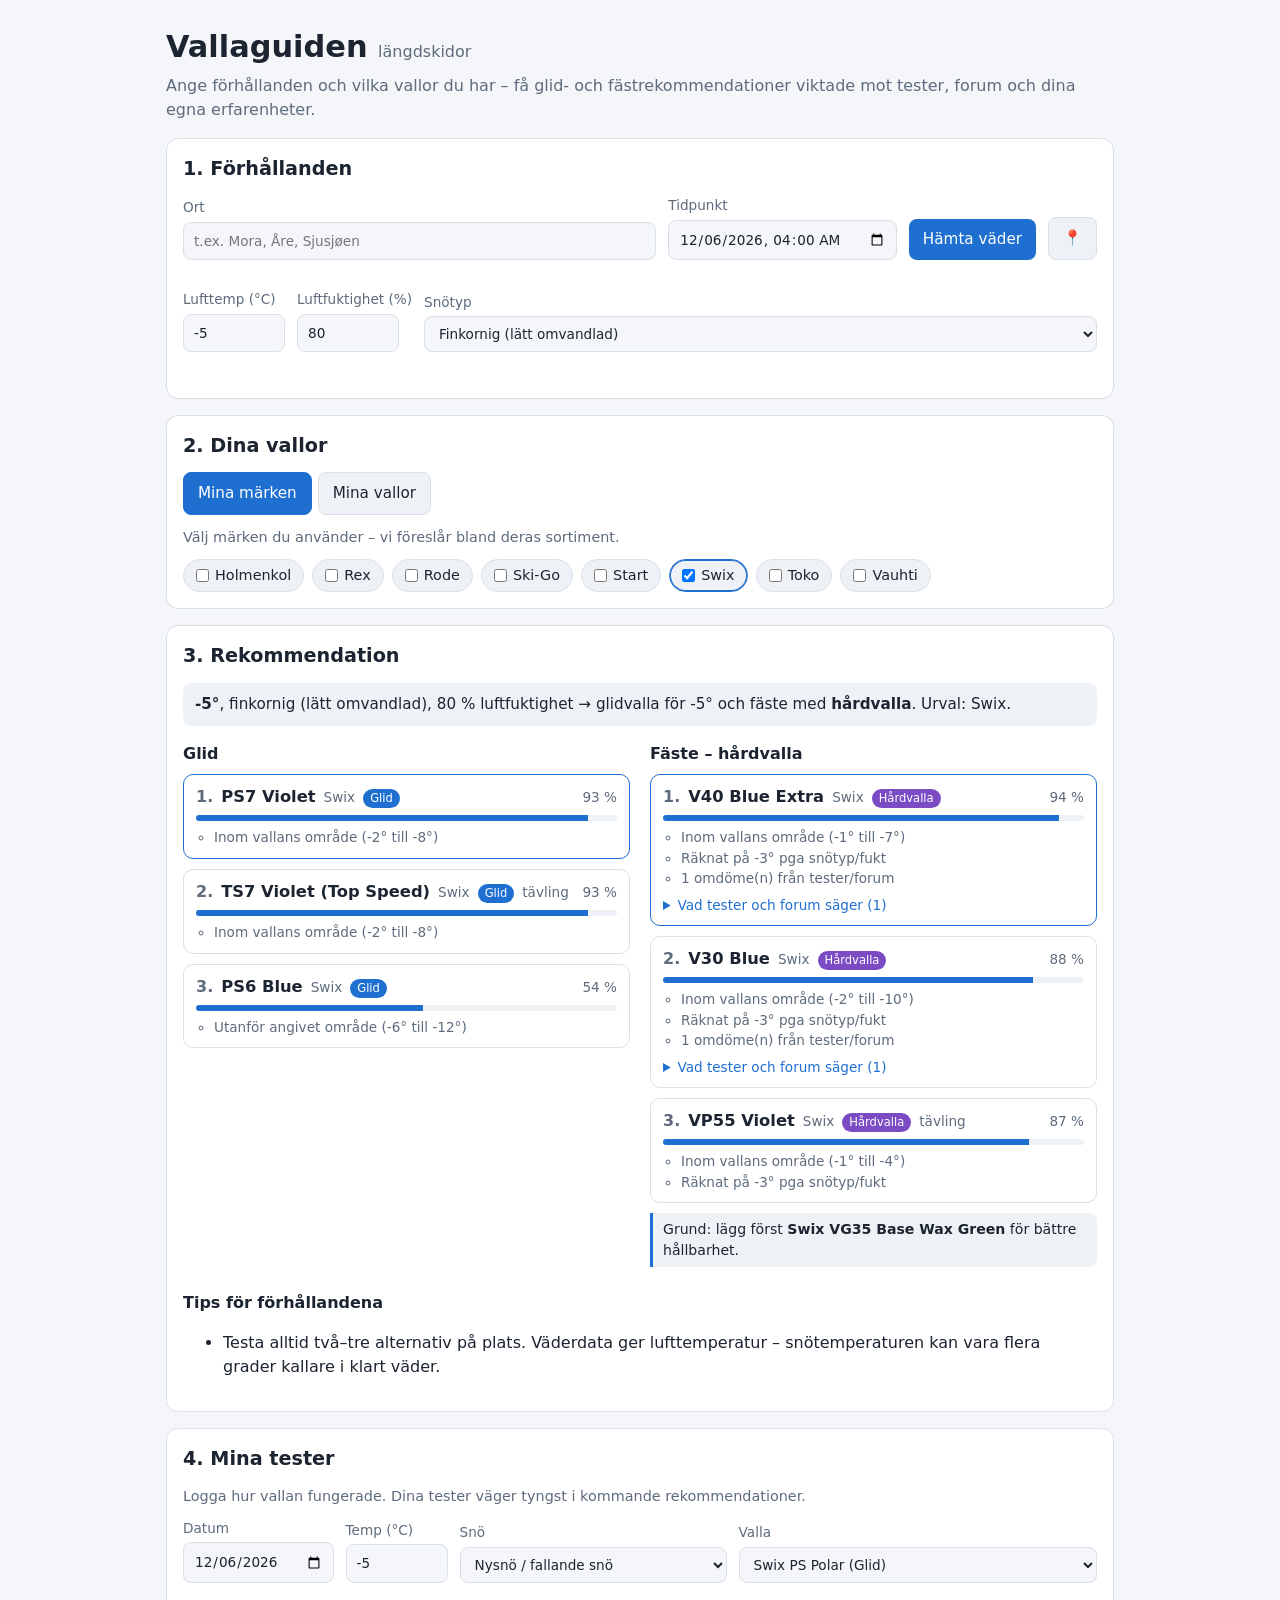
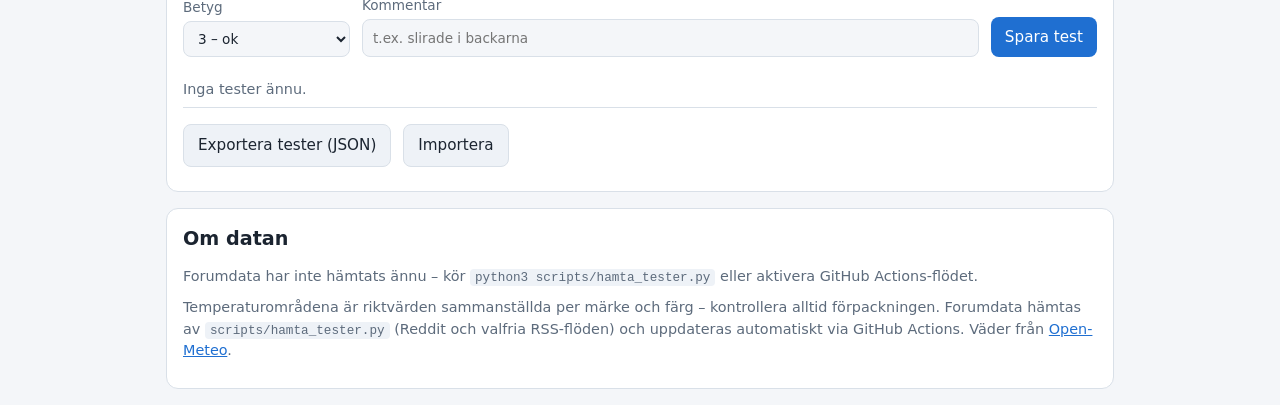
==== index.html @ 25555f1d "Vallaguiden: rekommendationsverktyg för längdskidvalla Webbapp som föreslår glid- och fästvalla utif" ====
<!doctype html>
<html lang="sv">
<head>
  <meta charset="utf-8">
  <meta name="viewport" content="width=device-width, initial-scale=1">
  <title>Vallaguiden</title>
  <meta name="description" content="Rekommendationer för längdskidvalla utifrån väder, snö, dina vallor och tester/forum.">
  <link rel="stylesheet" href="css/stil.css">
</head>
<body>
<header>
  <h1>Vallaguiden <span class="sub">längdskidor</span></h1>
  <p class="ingress">Ange förhållanden och vilka vallor du har – få glid- och fästrekommendationer viktade mot tester, forum och dina egna erfarenheter.</p>
</header>

<main>
  <section class="kort" id="forhallanden">
    <h2>1. Förhållanden</h2>
    <div class="rad">
      <label class="vaxa">Ort
        <input id="ort" type="text" placeholder="t.ex. Mora, Åre, Sjusjøen" autocomplete="off">
      </label>
      <label>Tidpunkt
        <input id="tid" type="datetime-local">
      </label>
      <button id="hamtaVader" type="button">Hämta väder</button>
      <button id="minPlats" type="button" class="sekundar" title="Använd din position">📍</button>
    </div>
    <div id="ortlista" class="ortlista" hidden></div>
    <p id="vaderstatus" class="status"></p>

    <div class="rad">
      <label>Lufttemp (°C)
        <input id="temp" type="number" step="0.5" value="-5">
      </label>
      <label>Luftfuktighet (%)
        <input id="fukt" type="number" min="0" max="100" step="1" value="80">
      </label>
      <label class="vaxa">Snötyp
        <select id="sno"></select>
      </label>
    </div>
    <p id="snogissning" class="status"></p>
  </section>

  <section class="kort" id="vallor">
    <h2>2. Dina vallor</h2>
    <div class="flikar" role="tablist">
      <button type="button" role="tab" data-lage="marken" class="flik">Mina märken</button>
      <button type="button" role="tab" data-lage="vallor" class="flik">Mina vallor</button>
    </div>
    <div id="lageMarken">
      <p class="hjalp">Välj märken du använder – vi föreslår bland deras sortiment.</p>
      <div id="markeChips" class="chips"></div>
    </div>
    <div id="lageVallor" hidden>
      <p class="hjalp">Bocka i vallorna du har i lådan. Sparas i din webbläsare.</p>
      <input id="vallaSok" type="search" placeholder="Sök valla…">
      <div id="vallaLista" class="vallalista"></div>
      <details class="egen">
        <summary>Lägg till egen valla</summary>
        <form id="egenForm" class="rad">
          <label>Märke <input name="marke" required></label>
          <label>Namn <input name="namn" required></label>
          <label>Typ
            <select name="typ">
              <option value="glid">Glid</option>
              <option value="hard">Fäste – hårdvalla</option>
              <option value="klister">Fäste – klister</option>
              <option value="grund">Grundvalla / grundklister</option>
            </select>
          </label>
          <label>Varmast (°C) <input name="max" type="number" step="0.5" required></label>
          <label>Kallast (°C) <input name="min" type="number" step="0.5" required></label>
          <fieldset class="vaxa"><legend>Snötyper</legend><div id="egenSno" class="chips"></div></fieldset>
          <button type="submit">Lägg till</button>
        </form>
      </details>
    </div>
  </section>

  <section class="kort" id="resultat">
    <h2>3. Rekommendation</h2>
    <div id="sammanfattning" class="sammanfattning"></div>
    <div class="tva">
      <div><h3>Glid</h3><ol id="resGlid" class="reslista"></ol></div>
      <div><h3 id="rubrikFaste">Fäste</h3><ol id="resFaste" class="reslista"></ol><div id="resExtra"></div></div>
    </div>
    <h3>Tips för förhållandena</h3>
    <ul id="resTips" class="tips"></ul>
  </section>

  <section class="kort" id="tester">
    <h2>4. Mina tester</h2>
    <p class="hjalp">Logga hur vallan fungerade. Dina tester väger tyngst i kommande rekommendationer.</p>
    <form id="testForm" class="rad">
      <label>Datum <input name="datum" type="date" required></label>
      <label>Temp (°C) <input name="temp" type="number" step="0.5" required></label>
      <label>Snö <select name="sno" id="testSno"></select></label>
      <label class="vaxa">Valla <select name="valla" id="testValla" required></select></label>
      <label>Betyg
        <select name="betyg">
          <option value="5">5 – perfekt</option><option value="4">4 – bra</option>
          <option value="3" selected>3 – ok</option><option value="2">2 – dåligt</option>
          <option value="1">1 – fungerade inte</option>
        </select>
      </label>
      <label class="vaxa">Kommentar <input name="kommentar" placeholder="t.ex. slirade i backarna"></label>
      <button type="submit">Spara test</button>
    </form>
    <ul id="testLista" class="testlista"></ul>
    <div class="rad">
      <button id="exportera" type="button" class="sekundar">Exportera tester (JSON)</button>
      <label class="knapp sekundar">Importera <input id="importera" type="file" accept="application/json" hidden></label>
    </div>
  </section>

  <section class="kort" id="kallor">
    <h2>Om datan</h2>
    <p id="forumInfo" class="hjalp"></p>
    <p class="hjalp">Temperaturområdena är riktvärden sammanställda per märke och färg – kontrollera alltid förpackningen.
      Forumdata hämtas av <code>scripts/hamta_tester.py</code> (Reddit och valfria RSS-flöden) och uppdateras automatiskt via GitHub Actions.
      Väder från <a href="https://open-meteo.com" target="_blank" rel="noopener">Open-Meteo</a>.</p>
  </section>
</main>

<script src="data/vallor.js"></script>
<script src="data/kunskap.js"></script>
<script src="data/forum.js"></script>
<script src="js/motor.js"></script>
<script src="js/app.js"></script>
</body>
</html>
---- css/stil.css ----
:root {
  --bg: #f4f6f9; --kort: #ffffff; --text: #1b2430; --dim: #5d6b7c; --linje: #d9e0e8;
  --accent: #1f6fd1; --accent-text: #ffffff; --bra: #2e8b57; --dalig: #c0392b; --chip: #eef2f7;
  --glid: #1f6fd1; --hard: #7b4bc4; --klister: #c2410c; --grund: #607080;
}
@media (prefers-color-scheme: dark) {
  :root {
    --bg: #11161d; --kort: #19212b; --text: #e6ebf1; --dim: #9aa8b8; --linje: #2b3644;
    --accent: #5b9bf0; --accent-text: #0b1220; --bra: #4cc38a; --dalig: #ef6b5b; --chip: #232d3a;
    --glid: #5b9bf0; --hard: #a685e8; --klister: #f08a4b; --grund: #8a9bb0;
  }
}
* { box-sizing: border-box; }
body { margin: 0; background: var(--bg); color: var(--text); font: 16px/1.5 system-ui, -apple-system, "Segoe UI", Roboto, sans-serif; }
header, main { max-width: 980px; margin: 0 auto; padding: 0 16px; }
header { padding-top: 24px; }
h1 { margin: 0; font-size: 1.9rem; }
h1 .sub { font-weight: 400; color: var(--dim); font-size: 1rem; }
h2 { margin: 0 0 12px; font-size: 1.2rem; }
h3 { margin: 16px 0 8px; font-size: 1rem; }
.ingress { color: var(--dim); margin: 4px 0 16px; }
.kort { background: var(--kort); border: 1px solid var(--linje); border-radius: 12px; padding: 16px; margin-bottom: 16px; }
.rad { display: flex; flex-wrap: wrap; gap: 12px; align-items: flex-end; margin-bottom: 8px; }
.vaxa { flex: 1 1 200px; }
label { display: flex; flex-direction: column; font-size: .85rem; color: var(--dim); gap: 4px; }
input, select, button { font: inherit; color: var(--text); }
input, select { background: var(--bg); border: 1px solid var(--linje); border-radius: 8px; padding: 8px 10px; min-width: 0; }
input[type=number] { width: 7.5em; }
button, .knapp { background: var(--accent); color: var(--accent-text); border: 0; border-radius: 8px; padding: 9px 14px; cursor: pointer; font-size: .95rem; display: inline-block; }
button.sekundar, .knapp.sekundar { background: var(--chip); color: var(--text); border: 1px solid var(--linje); }
button:focus-visible, input:focus-visible, select:focus-visible { outline: 2px solid var(--accent); outline-offset: 2px; }
.status { color: var(--dim); font-size: .9rem; margin: 4px 0; min-height: 1.2em; }
.hjalp { color: var(--dim); font-size: .9rem; margin: 0 0 10px; }
.ortlista { border: 1px solid var(--linje); border-radius: 8px; overflow: hidden; margin-bottom: 8px; }
.ortlista button { display: block; width: 100%; text-align: left; background: var(--kort); color: var(--text); border-radius: 0; border-bottom: 1px solid var(--linje); }
.ortlista button:hover { background: var(--chip); }
.flikar { display: flex; gap: 6px; margin-bottom: 12px; }
.flik { background: var(--chip); color: var(--text); border: 1px solid var(--linje); }
.flik[aria-selected=true] { background: var(--accent); color: var(--accent-text); border-color: var(--accent); }
.chips { display: flex; flex-wrap: wrap; gap: 8px; }
.chip { display: inline-flex; align-items: center; gap: 6px; background: var(--chip); border: 1px solid var(--linje); border-radius: 999px; padding: 5px 12px; cursor: pointer; font-size: .9rem; color: var(--text); flex-direction: row; }
.chip input { margin: 0; }
.chip:has(input:checked) { border-color: var(--accent); box-shadow: inset 0 0 0 1px var(--accent); }
#vallaSok { width: 100%; margin-bottom: 8px; }
.vallalista { max-height: 380px; overflow: auto; border: 1px solid var(--linje); border-radius: 8px; padding: 4px 10px; }
.vallalista h4 { margin: 10px 0 4px; font-size: .9rem; }
.vallalista label { flex-direction: row; align-items: center; gap: 8px; color: var(--text); font-size: .9rem; padding: 3px 0; }
.vallalista .omr { color: var(--dim); font-size: .8rem; margin-left: auto; white-space: nowrap; }
.egen { margin-top: 12px; }
.egen summary { cursor: pointer; color: var(--accent); }
fieldset { border: 1px solid var(--linje); border-radius: 8px; }
legend { font-size: .85rem; color: var(--dim); }
.typ { font-size: .72rem; padding: 1px 7px; border-radius: 999px; color: #fff; white-space: nowrap; }
.typ.glid { background: var(--glid); } .typ.hard { background: var(--hard); } .typ.klister { background: var(--klister); } .typ.grund { background: var(--grund); }
.sammanfattning { background: var(--chip); border-radius: 8px; padding: 10px 12px; font-size: .95rem; }
.tva { display: grid; grid-template-columns: 1fr 1fr; gap: 20px; }
@media (max-width: 720px) { .tva { grid-template-columns: 1fr; } }
.reslista { list-style: none; padding: 0; margin: 0; counter-reset: r; }
.reslista > li { border: 1px solid var(--linje); border-radius: 10px; padding: 10px 12px; margin-bottom: 10px; counter-increment: r; }
.reslista > li:first-child { border-color: var(--accent); }
.resrubrik { display: flex; align-items: baseline; gap: 8px; flex-wrap: wrap; }
.resrubrik::before { content: counter(r) "."; font-weight: 700; color: var(--dim); }
.resrubrik strong { font-size: 1.02rem; }
.marke { color: var(--dim); font-size: .85rem; }
.matare { height: 6px; background: var(--chip); border-radius: 3px; margin: 6px 0; overflow: hidden; }
.matare span { display: block; height: 100%; background: var(--accent); }
.skal { margin: 4px 0 0; padding-left: 18px; font-size: .85rem; color: var(--dim); }
.evidens { margin-top: 6px; font-size: .85rem; }
.evidens summary { cursor: pointer; color: var(--accent); }
.evidens ul { padding-left: 18px; margin: 6px 0 0; }
.evidens .pos { color: var(--bra); } .evidens .neg { color: var(--dalig); }
.notis { font-size: .88rem; border-left: 3px solid var(--accent); padding: 6px 10px; background: var(--chip); border-radius: 0 8px 8px 0; margin: 8px 0; }
.tom { color: var(--dim); font-size: .9rem; }
.tips li { margin-bottom: 6px; }
.testlista { list-style: none; padding: 0; }
.testlista li { display: flex; gap: 10px; align-items: center; border-bottom: 1px solid var(--linje); padding: 6px 0; font-size: .9rem; flex-wrap: wrap; }
.testlista button { margin-left: auto; padding: 3px 9px; font-size: .8rem; }
a { color: var(--accent); }
code { background: var(--chip); padding: 1px 5px; border-radius: 4px; font-size: .88em; }
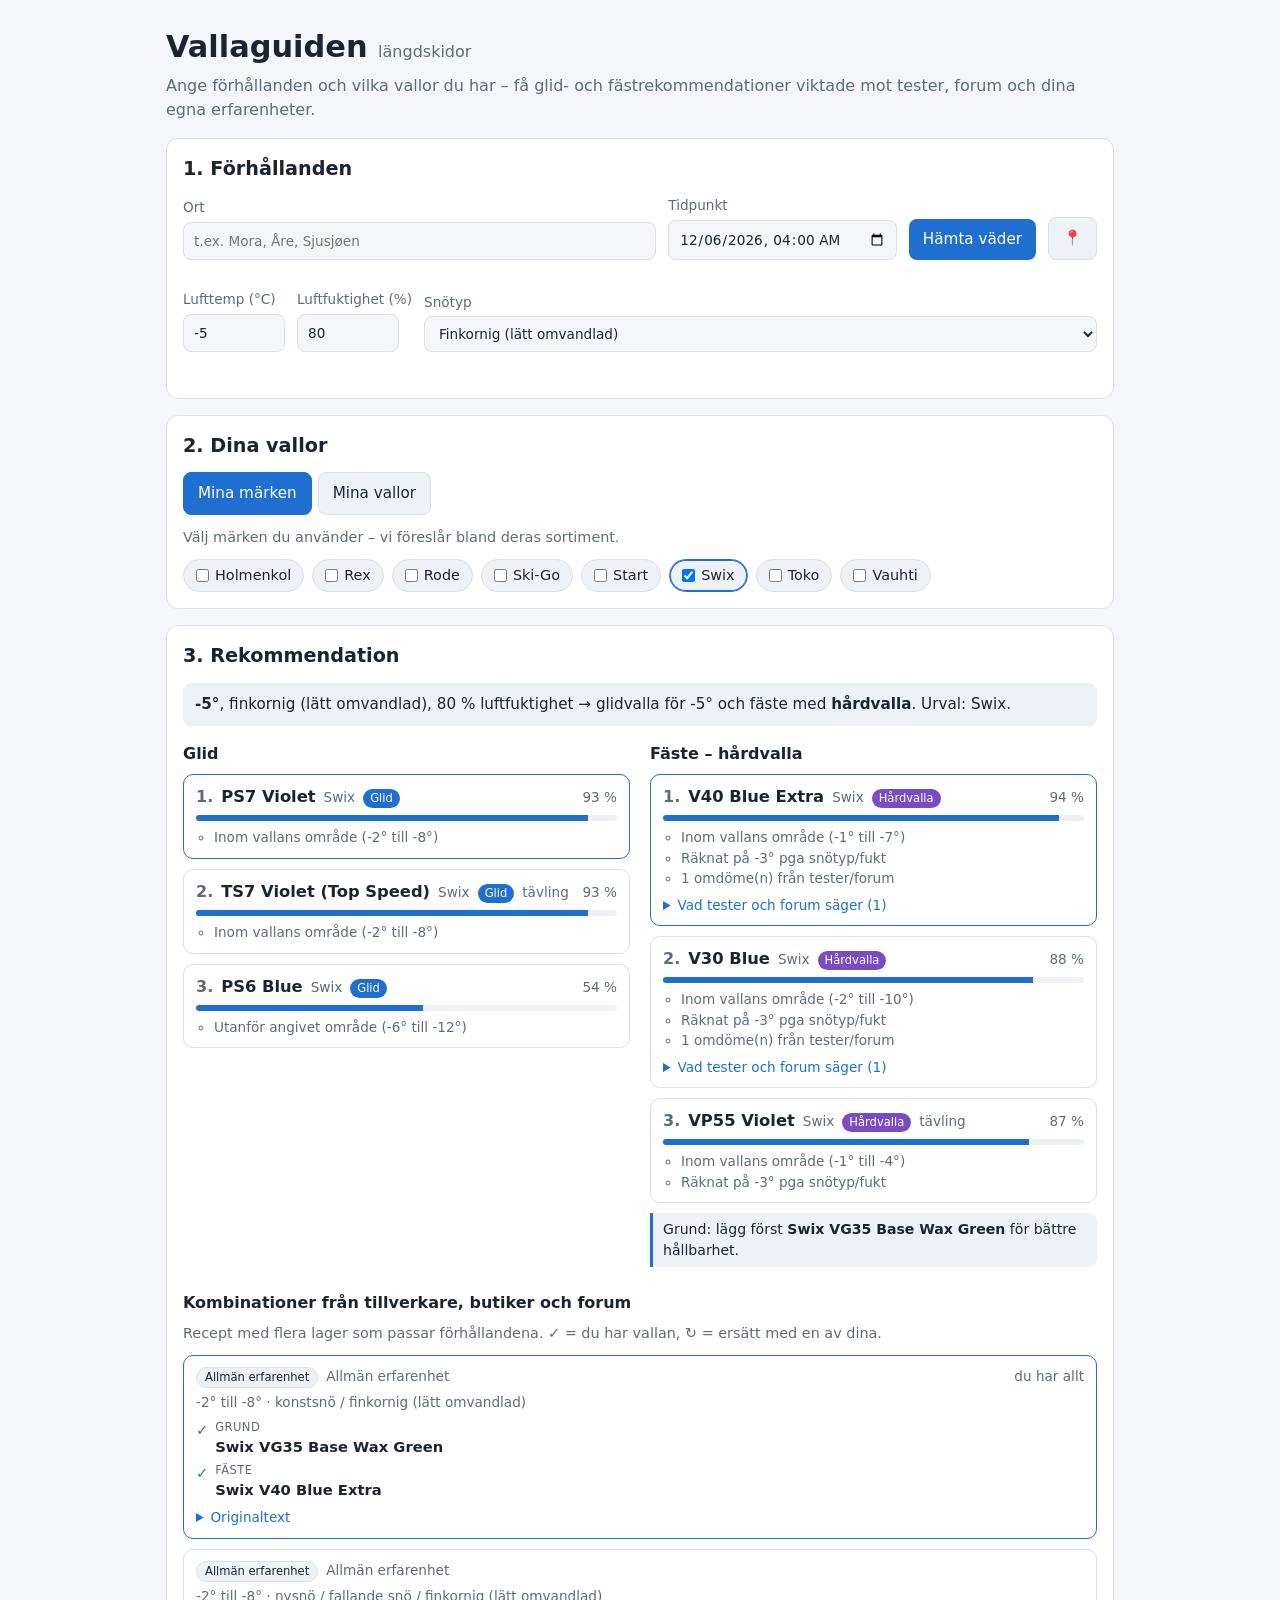
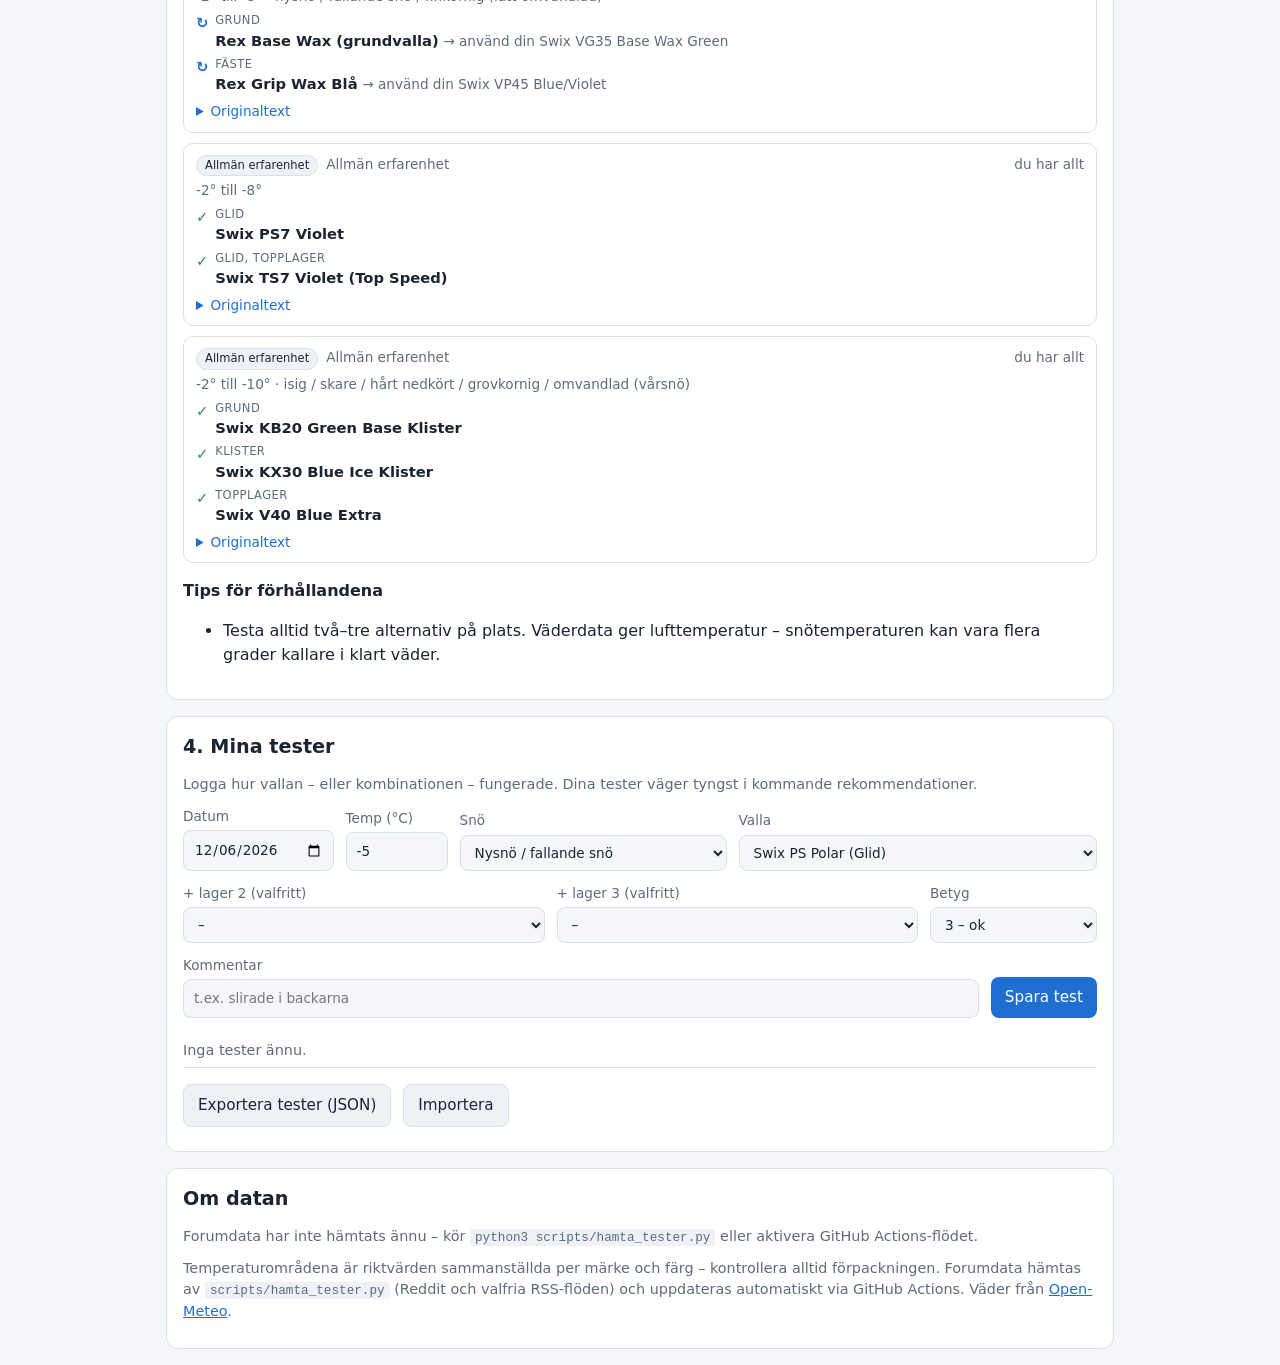
==== commit 0b5c3daf: "Tillverkarnas och butikernas vallatips samt kombinationer i flera lager - hamta_tester.py läser sido" ====
--- a/index.html
+++ b/index.html
@@ -2,9 +2,15 @@
 <html lang="sv">
 <head>
   <meta charset="utf-8">
-  <meta name="viewport" content="width=device-width, initial-scale=1">
+  <meta name="viewport" content="width=device-width, initial-scale=1, viewport-fit=cover">
   <title>Vallaguiden</title>
   <meta name="description" content="Rekommendationer för längdskidvalla utifrån väder, snö, dina vallor och tester/forum.">
+  <meta name="theme-color" content="#1f6fd1">
+  <meta name="apple-mobile-web-app-capable" content="yes">
+  <meta name="apple-mobile-web-app-title" content="Vallaguiden">
+  <link rel="manifest" href="manifest.webmanifest">
+  <link rel="icon" href="ikoner/ikon.svg" type="image/svg+xml">
+  <link rel="apple-touch-icon" href="ikoner/ikon-180.png">
   <link rel="stylesheet" href="css/stil.css">
 </head>
 <body>
@@ -16,7 +22,7 @@
 <main>
   <section class="kort" id="forhallanden">
     <h2>1. Förhållanden</h2>
-    <div class="rad">
+    <div class="rad vaderrad">
       <label class="vaxa">Ort
         <input id="ort" type="text" placeholder="t.ex. Mora, Åre, Sjusjøen" autocomplete="off">
       </label>
@@ -86,18 +92,23 @@
       <div><h3>Glid</h3><ol id="resGlid" class="reslista"></ol></div>
       <div><h3 id="rubrikFaste">Fäste</h3><ol id="resFaste" class="reslista"></ol><div id="resExtra"></div></div>
     </div>
+    <h3>Kombinationer från tillverkare, butiker och forum</h3>
+    <p class="hjalp">Recept med flera lager som passar förhållandena. ✓ = du har vallan, ↻ = ersätt med en av dina.</p>
+    <ol id="resRecept" class="reslista receptlista"></ol>
     <h3>Tips för förhållandena</h3>
     <ul id="resTips" class="tips"></ul>
   </section>
 
   <section class="kort" id="tester">
     <h2>4. Mina tester</h2>
-    <p class="hjalp">Logga hur vallan fungerade. Dina tester väger tyngst i kommande rekommendationer.</p>
+    <p class="hjalp">Logga hur vallan – eller kombinationen – fungerade. Dina tester väger tyngst i kommande rekommendationer.</p>
     <form id="testForm" class="rad">
       <label>Datum <input name="datum" type="date" required></label>
       <label>Temp (°C) <input name="temp" type="number" step="0.5" required></label>
       <label>Snö <select name="sno" id="testSno"></select></label>
       <label class="vaxa">Valla <select name="valla" id="testValla" required></select></label>
+      <label class="vaxa">+ lager 2 (valfritt) <select name="lager2" id="testLager2"></select></label>
+      <label class="vaxa">+ lager 3 (valfritt) <select name="lager3" id="testLager3"></select></label>
       <label>Betyg
         <select name="betyg">
           <option value="5">5 – perfekt</option><option value="4">4 – bra</option>
@@ -109,6 +120,7 @@
       <button type="submit">Spara test</button>
     </form>
     <ul id="testLista" class="testlista"></ul>
+    <textarea id="exportText" class="exporttext" rows="5" readonly hidden aria-label="Exporterade tester"></textarea>
     <div class="rad">
       <button id="exportera" type="button" class="sekundar">Exportera tester (JSON)</button>
       <label class="knapp sekundar">Importera <input id="importera" type="file" accept="application/json" hidden></label>
--- a/css/stil.css
+++ b/css/stil.css
@@ -4,16 +4,25 @@
   --glid: #1f6fd1; --hard: #7b4bc4; --klister: #c2410c; --grund: #607080;
 }
 @media (prefers-color-scheme: dark) {
-  :root {
+  :root:not([data-theme=light]) {
     --bg: #11161d; --kort: #19212b; --text: #e6ebf1; --dim: #9aa8b8; --linje: #2b3644;
     --accent: #5b9bf0; --accent-text: #0b1220; --bra: #4cc38a; --dalig: #ef6b5b; --chip: #232d3a;
     --glid: #5b9bf0; --hard: #a685e8; --klister: #f08a4b; --grund: #8a9bb0;
+    color-scheme: dark;
   }
 }
+:root[data-theme=dark] {
+  --bg: #11161d; --kort: #19212b; --text: #e6ebf1; --dim: #9aa8b8; --linje: #2b3644;
+    --accent: #5b9bf0; --accent-text: #0b1220; --bra: #4cc38a; --dalig: #ef6b5b; --chip: #232d3a;
+    --glid: #5b9bf0; --hard: #a685e8; --klister: #f08a4b; --grund: #8a9bb0;
+  color-scheme: dark;
+}
 * { box-sizing: border-box; }
+[hidden] { display: none !important; }
 body { margin: 0; background: var(--bg); color: var(--text); font: 16px/1.5 system-ui, -apple-system, "Segoe UI", Roboto, sans-serif; }
-header, main { max-width: 980px; margin: 0 auto; padding: 0 16px; }
-header { padding-top: 24px; }
+header, main { max-width: 980px; margin: 0 auto; padding-block: 0; padding-left: max(16px, env(safe-area-inset-left, 0px)); padding-right: max(16px, env(safe-area-inset-right, 0px)); }
+main { padding-bottom: env(safe-area-inset-bottom, 0px); }
+header { padding-top: calc(24px + env(safe-area-inset-top, 0px)); }
 h1 { margin: 0; font-size: 1.9rem; }
 h1 .sub { font-weight: 400; color: var(--dim); font-size: 1rem; }
 h2 { margin: 0 0 12px; font-size: 1.2rem; }
@@ -77,3 +86,15 @@
 .testlista button { margin-left: auto; padding: 3px 9px; font-size: .8rem; }
 a { color: var(--accent); }
 code { background: var(--chip); padding: 1px 5px; border-radius: 4px; font-size: .88em; }
+.exporttext { width: 100%; font: .8rem/1.4 ui-monospace, monospace; background: var(--bg); color: var(--text); border: 1px solid var(--linje); border-radius: 8px; padding: 8px; margin-bottom: 8px; }
+.receptlista .resrubrik::before { content: none; }
+.kalltyp { font-size: .72rem; padding: 1px 8px; border-radius: 999px; background: var(--chip); border: 1px solid var(--linje); white-space: nowrap; }
+.kalltyp.tillverkare { background: var(--accent); color: var(--accent-text); border-color: var(--accent); }
+.kalltyp.butik { border-color: var(--accent); color: var(--accent); }
+.kalltyp.eget { background: var(--bra); color: var(--accent-text); border-color: var(--bra); }
+.villkor { margin: 4px 0; font-size: .85rem; color: var(--dim); }
+.lager { list-style: none; padding: 0; margin: 6px 0 0; display: grid; gap: 4px; font-size: .92rem; }
+.lager li { display: grid; grid-template-columns: 1.3em 1fr; align-items: start; }
+.lager li > div { min-width: 0; }
+.lager .roll { display: block; color: var(--dim); font-size: .72rem; text-transform: uppercase; letter-spacing: .04em; }
+.har { color: var(--bra); font-weight: 700; } .ersatt { color: var(--accent); font-weight: 700; } .saknas { color: var(--dalig); font-weight: 700; }
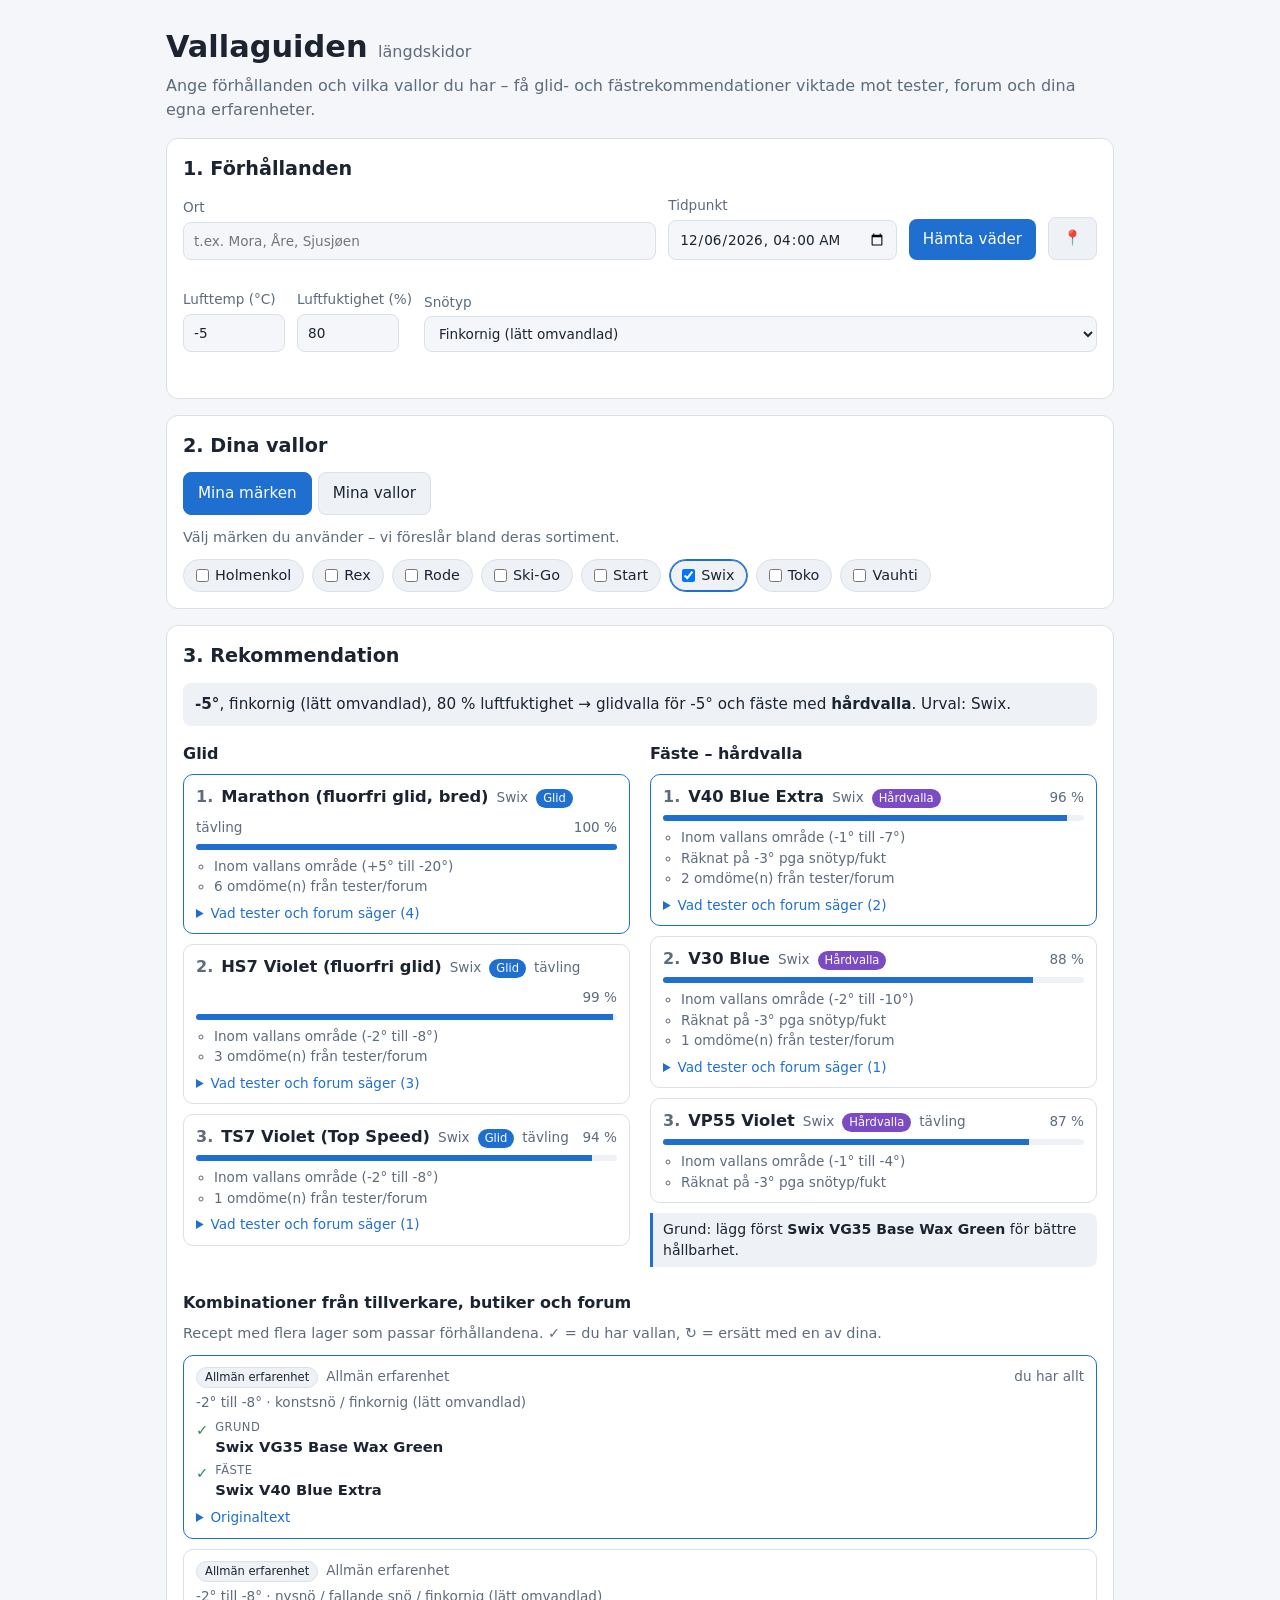
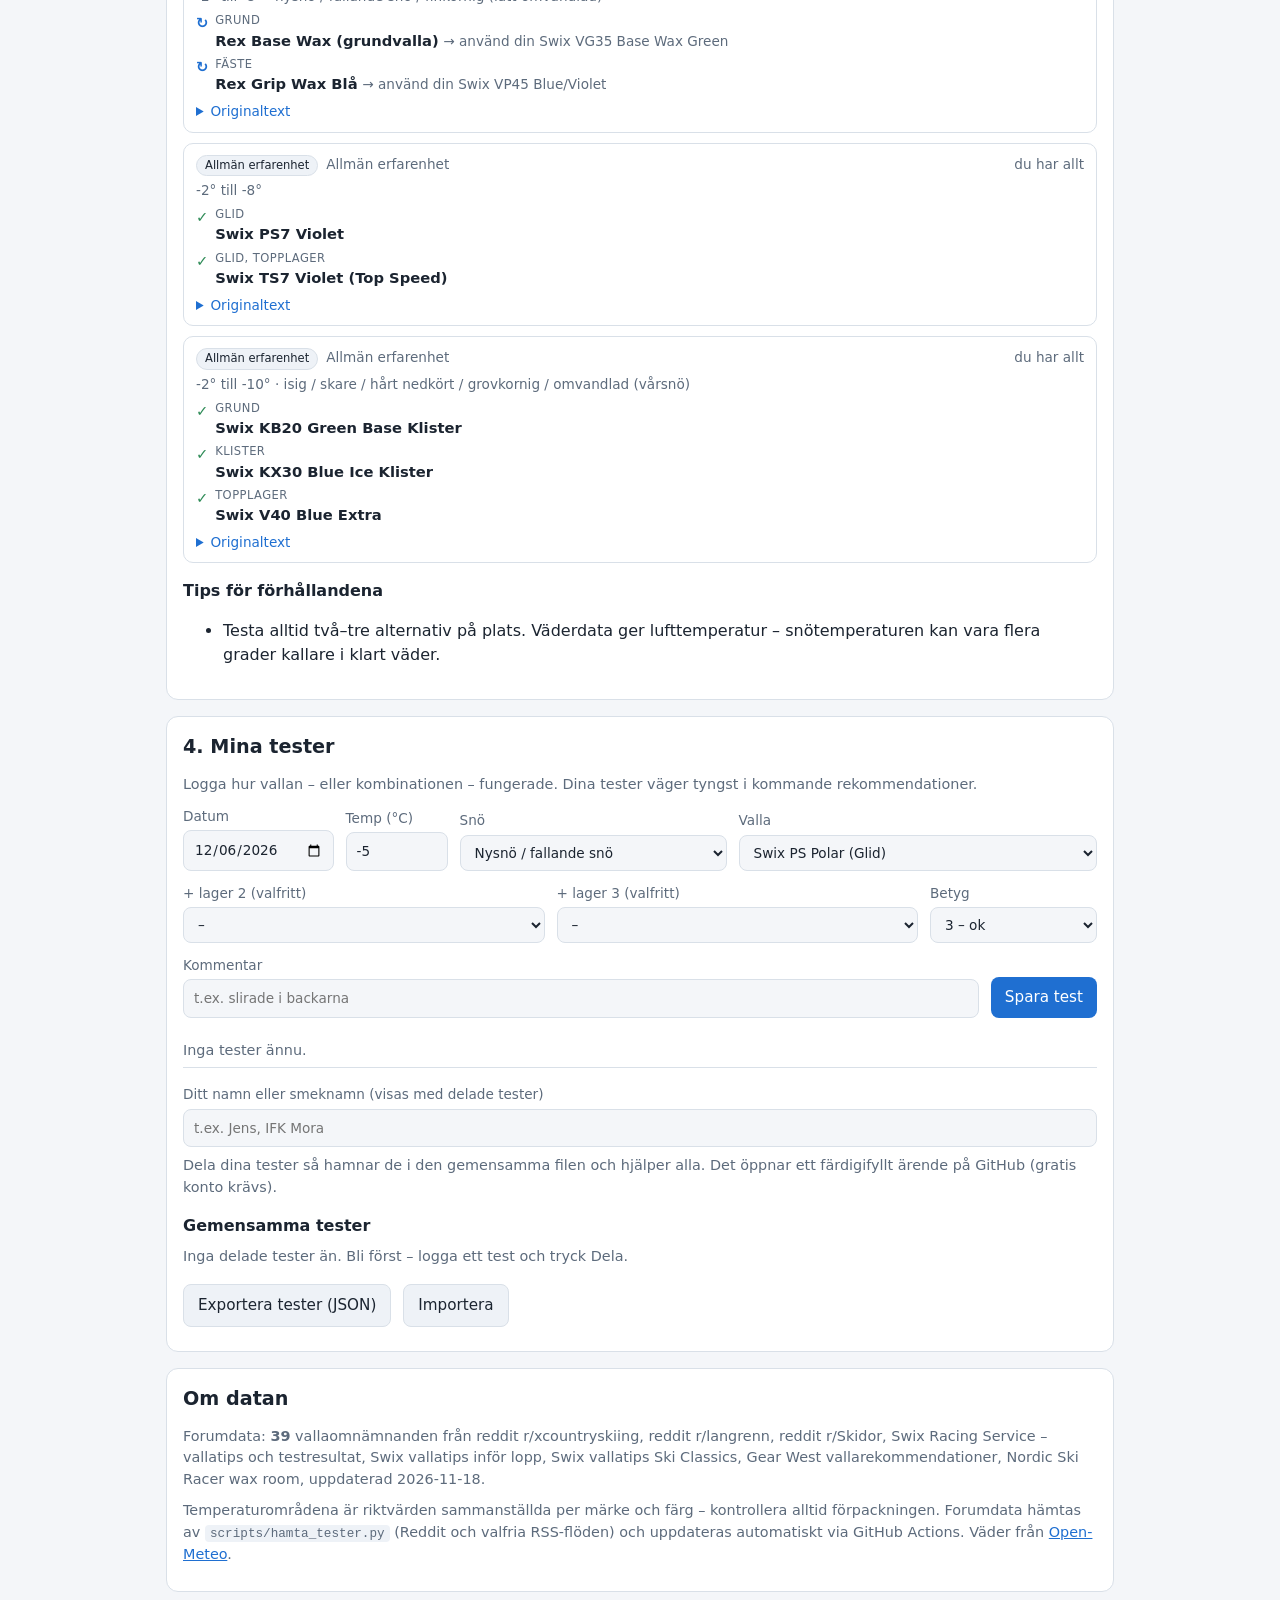
==== commit 681ecdb1: "Gemensamma tester i data/tester.json, delade via GitHub-ärenden - Appen läser in data/tester.json oc" ====
--- a/index.html
+++ b/index.html
@@ -120,6 +120,16 @@
       <button type="submit">Spara test</button>
     </form>
     <ul id="testLista" class="testlista"></ul>
+    <div class="rad">
+      <label class="vaxa">Ditt namn eller smeknamn (visas med delade tester)
+        <input id="signatur" type="text" maxlength="40" placeholder="t.ex. Jens, IFK Mora" autocomplete="nickname">
+      </label>
+      <button id="delaAlla" type="button" hidden>Dela alla odelade</button>
+    </div>
+    <p id="delaStatus" class="hjalp">Dela dina tester så hamnar de i den gemensamma filen och hjälper alla. Det öppnar ett färdigifyllt ärende på GitHub (gratis konto krävs).</p>
+    <h3>Gemensamma tester</h3>
+    <p id="gemensamInfo" class="hjalp"></p>
+    <ul id="gemensamLista" class="testlista"></ul>
     <textarea id="exportText" class="exporttext" rows="5" readonly hidden aria-label="Exporterade tester"></textarea>
     <div class="rad">
       <button id="exportera" type="button" class="sekundar">Exportera tester (JSON)</button>
--- a/css/stil.css
+++ b/css/stil.css
@@ -98,3 +98,7 @@
 .lager li > div { min-width: 0; }
 .lager .roll { display: block; color: var(--dim); font-size: .72rem; text-transform: uppercase; letter-spacing: .04em; }
 .har { color: var(--bra); font-weight: 700; } .ersatt { color: var(--accent); font-weight: 700; } .saknas { color: var(--dalig); font-weight: 700; }
+.testlista .knappar { margin-left: auto; display: inline-flex; gap: 6px; align-items: center; }
+.testlista .knappar button { margin-left: 0; }
+.delad { color: var(--bra); font-size: .82rem; white-space: nowrap; }
+.kalltyp.gemensam { background: var(--hard); color: #fff; border-color: var(--hard); }
